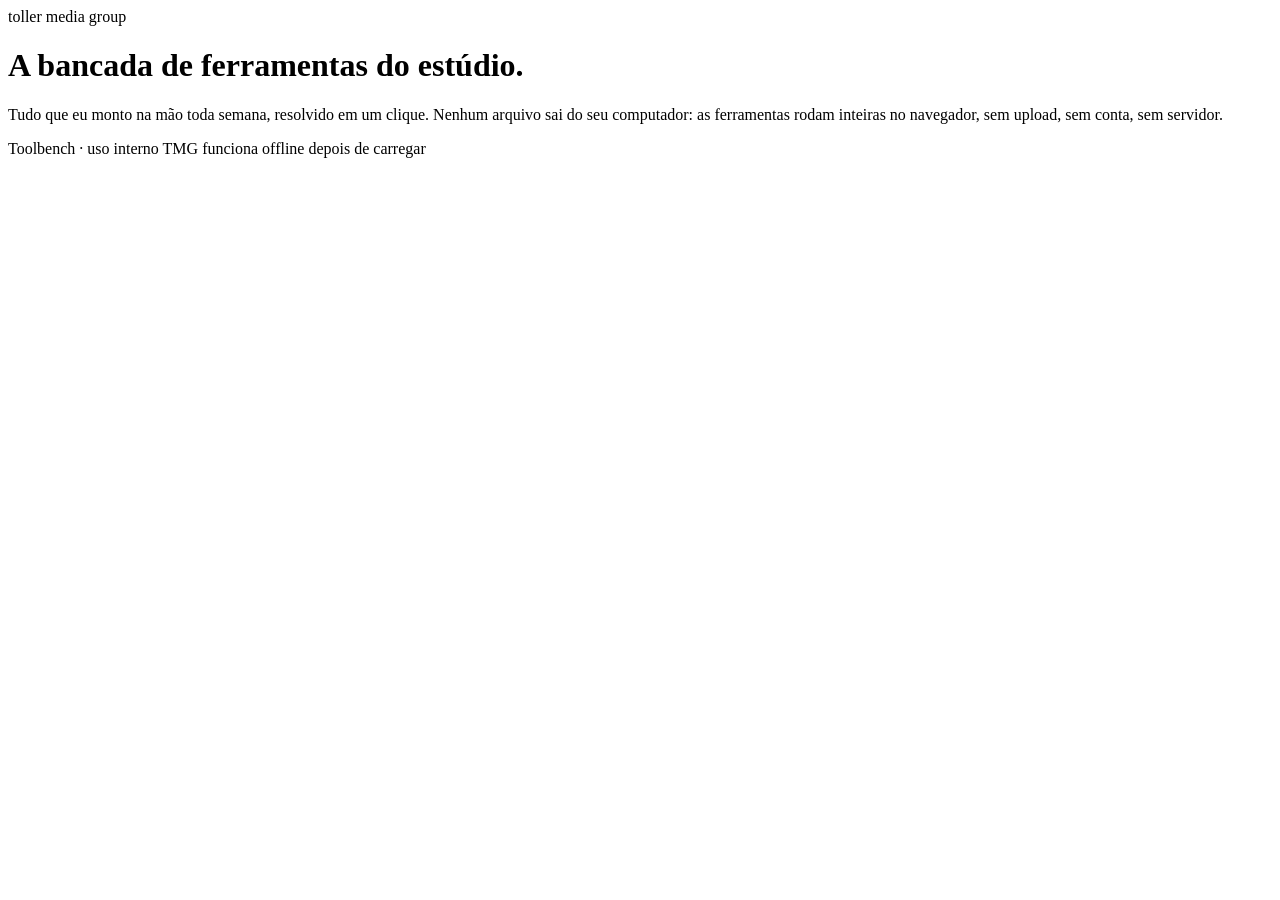
==== index.html @ 3cd7b850 "Add files via upload" ====
<!DOCTYPE html>
<html lang="pt-BR">
<head>
<meta charset="utf-8">
<meta name="viewport" content="width=device-width, initial-scale=1">
<title>Toolbench — ferramentas de UGC</title>
<meta name="description" content="Bancada de ferramentas para edição e criação de UGC: comentários, text box, LUT e áreas seguras. Tudo roda no navegador.">
<link rel="preconnect" href="https://fonts.googleapis.com">
<link rel="preconnect" href="https://fonts.gstatic.com" crossorigin>
<link href="https://fonts.googleapis.com/css2?family=Archivo:wght@600;700&family=Inter:wght@400;500;600&family=JetBrains+Mono:wght@400;500&display=swap" rel="stylesheet">
<link rel="stylesheet" href="assets/ui.css">
</head>
<body>

<div id="topbar"></div>
<script src="assets/shell.js"></script>

<main class="home">
  <div class="home-head">
    <div class="eyebrow">toller media group</div>
    <h1>A bancada de ferramentas do estúdio.</h1>
    <p>Tudo que eu monto na mão toda semana, resolvido em um clique. Nenhum arquivo sai do seu computador: as ferramentas rodam inteiras no navegador, sem upload, sem conta, sem servidor.</p>
  </div>

  <div class="tool-grid" id="grid"></div>

  <div class="home-foot">
    <span>Toolbench · uso interno TMG</span>
    <span>funciona offline depois de carregar</span>
  </div>
</main>

<script>
(function () {
  "use strict";
  var grid = document.getElementById('grid');
  Shell.TOOLS.forEach(function (t) {
    var a = document.createElement('a');
    a.className = 'tool-card';
    a.href = t.href;

    var ico = document.createElement('div');
    ico.className = 'ico';
    ico.setAttribute('aria-hidden', 'true');
    ico.textContent = t.icon;

    var h = document.createElement('h2');
    h.textContent = t.title;

    var p = document.createElement('p');
    p.textContent = t.desc;

    var m = document.createElement('div');
    m.className = 'meta';
    m.textContent = t.meta;

    a.append(ico, h, p, m);
    grid.appendChild(a);
  });
})();
</script>
</body>
</html>
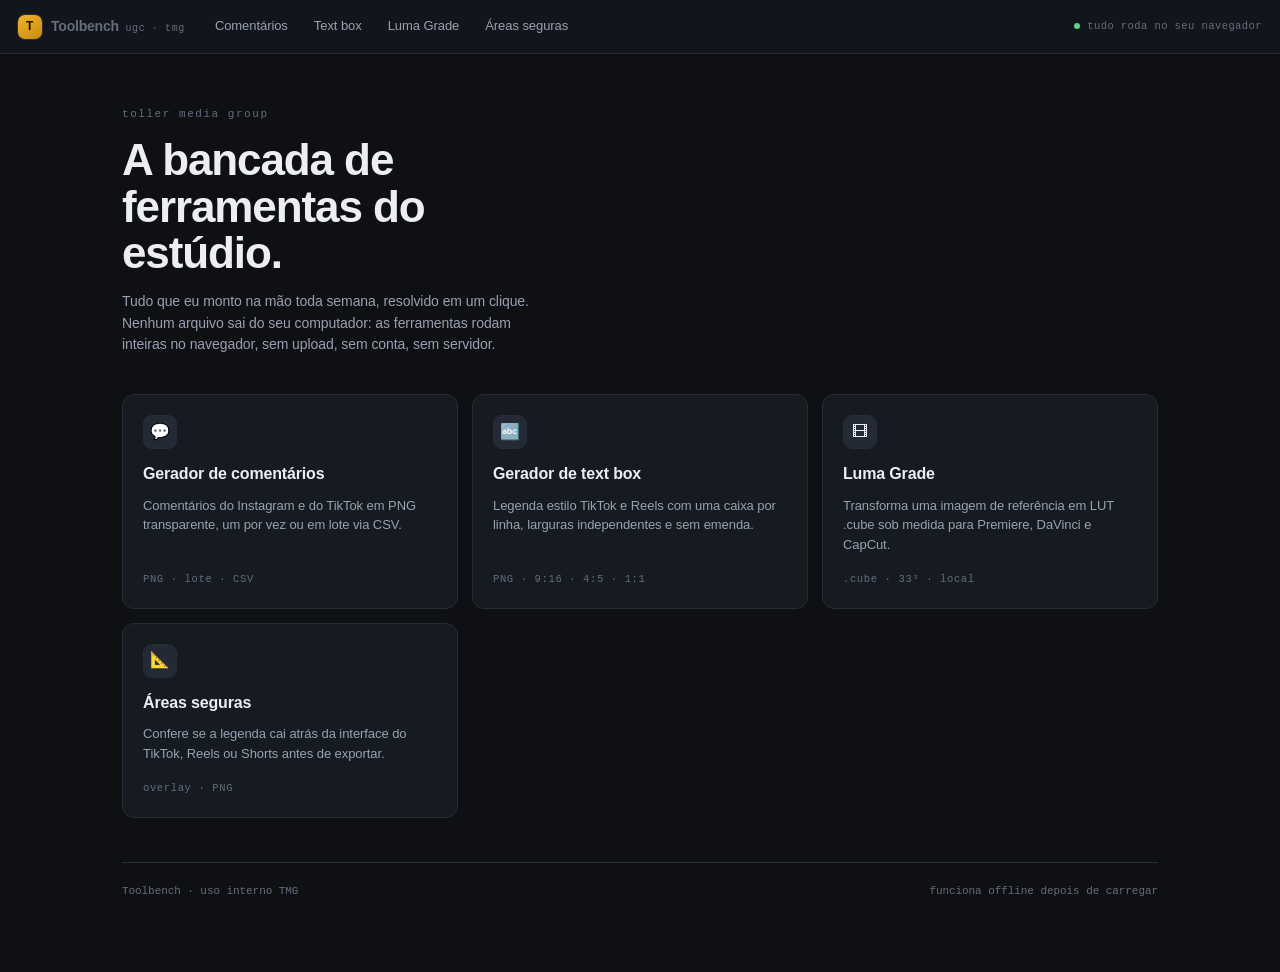
==== commit 6c22a260: "Add files via upload" ====
--- a/index.html
+++ b/index.html
@@ -8,12 +8,12 @@
 <link rel="preconnect" href="https://fonts.googleapis.com">
 <link rel="preconnect" href="https://fonts.gstatic.com" crossorigin>
 <link href="https://fonts.googleapis.com/css2?family=Archivo:wght@600;700&family=Inter:wght@400;500;600&family=JetBrains+Mono:wght@400;500&display=swap" rel="stylesheet">
-<link rel="stylesheet" href="assets/ui.css">
+<link rel="stylesheet" href="ui.css">
 </head>
 <body>
 
 <div id="topbar"></div>
-<script src="assets/shell.js"></script>
+<script src="shell.js"></script>
 
 <main class="home">
   <div class="home-head">
--- a/ui.css
+++ b/ui.css
@@ -0,0 +1,200 @@
+/* ==========================================================================
+   TMG Toolbench — design system compartilhado
+   Tokens, shell (topbar + navegação) e primitivas de UI.
+   Cada ferramenta carrega este arquivo e adiciona só o CSS que é dela.
+   ========================================================================== */
+
+:root{
+  /* --- superfícies --- */
+  --bg:#0E1014;
+  --bg-2:#12151B;
+  --panel:#161A21;
+  --panel-2:#1C212A;
+  --panel-3:#232935;
+
+  /* --- linhas --- */
+  --line:#262C38;
+  --line-soft:#1D222C;
+  --line-strong:#333B4A;
+
+  /* --- tinta --- */
+  --ink:#ECEEF3;
+  --ink-dim:#98A1B2;
+  --ink-faint:#646D7E;
+
+  /* --- sinal --- */
+  --accent:#F0B429;
+  --accent-ink:#191200;
+  --accent-soft:rgba(240,180,41,.14);
+  --focus:#7C8CFF;
+  --ok:#5FD08A;
+  --danger:#FF5A72;
+
+  /* --- tipografia --- */
+  --sans:"Inter",-apple-system,BlinkMacSystemFont,"Segoe UI",Roboto,Helvetica,sans-serif;
+  --disp:"Archivo",var(--sans);
+  --mono:"JetBrains Mono",ui-monospace,"SF Mono",Menlo,Consolas,monospace;
+
+  /* --- forma --- */
+  --r:10px;
+  --radius:12px;
+  --shadow-1:0 1px 0 rgba(255,255,255,.03) inset, 0 1px 2px rgba(0,0,0,.4);
+  --topbar-h:54px;
+
+  /* --- pontes de compatibilidade (nomes usados por ferramentas herdadas) --- */
+  --text:var(--ink);
+  --muted:var(--ink-dim);
+  --dim:var(--ink-faint);
+  --body:var(--sans);
+}
+
+*{box-sizing:border-box}
+html,body{height:100%}
+body{
+  margin:0;
+  background:var(--bg);
+  color:var(--ink);
+  font-family:var(--sans);
+  font-size:14px;
+  line-height:1.55;
+  letter-spacing:-.005em;
+  -webkit-font-smoothing:antialiased;
+}
+a{color:inherit}
+button{font:inherit;color:inherit}
+::selection{background:var(--accent-soft);color:var(--ink)}
+:focus-visible{outline:2px solid var(--focus);outline-offset:2px;border-radius:4px}
+@media (prefers-reduced-motion:reduce){*{transition:none!important;animation:none!important;scroll-behavior:auto!important}}
+
+::-webkit-scrollbar{width:10px;height:10px}
+::-webkit-scrollbar-track{background:transparent}
+::-webkit-scrollbar-thumb{background:#2A3140;border-radius:99px;border:3px solid transparent;background-clip:content-box}
+::-webkit-scrollbar-thumb:hover{background:#39414F;background-clip:content-box}
+
+/* ==========================================================================
+   Shell — topbar + navegação
+   ========================================================================== */
+#topbar{min-height:var(--topbar-h)}
+
+.tb{
+  height:var(--topbar-h);
+  display:flex;align-items:center;gap:18px;
+  padding:0 18px;
+  border-bottom:1px solid var(--line);
+  background:var(--bg-2);
+  position:relative;z-index:10;
+}
+.tb-mark{
+  display:flex;align-items:center;gap:9px;
+  text-decoration:none;flex:none;
+}
+.tb-mark .glyph{
+  width:24px;height:24px;border-radius:7px;flex:none;
+  background:linear-gradient(145deg,var(--accent),#C98A12);
+  display:grid;place-items:center;
+  color:var(--accent-ink);font-family:var(--disp);font-weight:700;font-size:12px;
+  box-shadow:0 0 0 1px rgba(255,255,255,.10);
+}
+.tb-mark b{font-family:var(--disp);font-weight:700;font-size:14px;letter-spacing:-.015em}
+.tb-mark span{font-family:var(--mono);font-size:10px;color:var(--ink-faint);letter-spacing:.06em}
+
+.tb-nav{display:flex;gap:2px;flex:1;min-width:0;overflow-x:auto;scrollbar-width:none}
+.tb-nav::-webkit-scrollbar{display:none}
+.tb-nav a{
+  text-decoration:none;color:var(--ink-dim);
+  font-size:13px;font-weight:500;
+  padding:7px 12px;border-radius:8px;white-space:nowrap;
+  transition:background .14s,color .14s;
+}
+.tb-nav a:hover{background:var(--panel-2);color:var(--ink)}
+.tb-nav a[aria-current="page"]{background:var(--panel-3);color:var(--ink)}
+
+.tb-end{display:flex;align-items:center;gap:10px;flex:none}
+.tb-note{
+  font-family:var(--mono);font-size:10.5px;color:var(--ink-faint);
+  letter-spacing:.04em;display:flex;align-items:center;gap:7px;
+}
+.tb-note .dot{width:6px;height:6px;border-radius:50%;background:var(--ok);flex:none}
+
+@media (max-width:780px){
+  .tb{gap:10px;padding:0 12px}
+  .tb-note{display:none}
+  .tb-mark span{display:none}
+}
+
+/* ==========================================================================
+   Primitivas compartilhadas
+   ========================================================================== */
+.btn{
+  background:var(--panel-2);border:1px solid var(--line);color:var(--ink);
+  border-radius:9px;padding:9px 13px;font:inherit;font-size:12.5px;font-weight:500;
+  cursor:pointer;white-space:nowrap;box-shadow:var(--shadow-1);
+  transition:background .14s,border-color .14s,color .14s,transform .1s;
+}
+.btn:hover{background:var(--panel-3);border-color:var(--line-strong)}
+.btn:active{transform:translateY(1px)}
+.btn.ghost{background:transparent;color:var(--ink-dim);box-shadow:none}
+.btn.ghost:hover{background:var(--panel-2);color:var(--ink)}
+.btn.primary{
+  background:linear-gradient(180deg,#F7BE3C,#E0A415);
+  border-color:#F7BE3C;color:var(--accent-ink);font-weight:600;
+  box-shadow:0 2px 12px rgba(224,164,21,.22);
+}
+.btn.primary:hover{background:linear-gradient(180deg,#FFC94F,#E9AC1C);border-color:#FFC94F}
+.btn.primary:disabled{opacity:.6;cursor:progress}
+.btn.block{width:100%;padding:12px}
+.btn.sm{padding:7px 10px;font-size:12px}
+.btn.icon{padding:6px 9px;line-height:1}
+.btn[disabled]{opacity:.4;cursor:not-allowed;transform:none}
+
+.toast{
+  position:fixed;left:50%;bottom:26px;transform:translate(-50%,14px);
+  background:rgba(28,33,42,.96);backdrop-filter:blur(12px);
+  border:1px solid var(--line);color:var(--ink);
+  padding:11px 18px;border-radius:999px;font-size:13px;font-weight:500;
+  opacity:0;pointer-events:none;transition:opacity .22s,transform .22s;
+  z-index:60;box-shadow:0 12px 34px rgba(0,0,0,.55);max-width:min(90vw,460px);text-align:center;
+}
+.toast.on{opacity:1;transform:translate(-50%,0)}
+
+/* ==========================================================================
+   Home
+   ========================================================================== */
+.home{max-width:1080px;margin:0 auto;padding:52px 22px 72px}
+.home-head{max-width:60ch;margin-bottom:38px}
+.home-head .eyebrow{
+  font-family:var(--mono);font-size:11px;color:var(--ink-faint);
+  letter-spacing:.14em;margin-bottom:14px;
+}
+.home-head h1{
+  font-family:var(--disp);font-weight:700;
+  font-size:clamp(28px,4.2vw,44px);line-height:1.06;letter-spacing:-.025em;margin:0;
+}
+.home-head p{color:var(--ink-dim);margin:14px 0 0;max-width:56ch}
+
+.tool-grid{display:grid;grid-template-columns:repeat(auto-fill,minmax(268px,1fr));gap:14px}
+.tool-card{
+  display:flex;flex-direction:column;gap:9px;
+  background:var(--panel);border:1px solid var(--line);border-radius:var(--radius);
+  padding:20px;text-decoration:none;
+  transition:border-color .15s,background .15s,transform .15s;
+}
+.tool-card:hover{border-color:var(--line-strong);background:var(--panel-2);transform:translateY(-2px)}
+.tool-card .ico{
+  width:34px;height:34px;border-radius:9px;display:grid;place-items:center;
+  background:var(--panel-3);border:1px solid var(--line);
+  font-size:16px;margin-bottom:4px;
+}
+.tool-card h2{font-family:var(--disp);font-weight:600;font-size:16px;margin:0;letter-spacing:-.01em}
+.tool-card p{color:var(--ink-dim);font-size:13px;margin:0;line-height:1.5}
+.tool-card .meta{
+  font-family:var(--mono);font-size:10.5px;color:var(--ink-faint);
+  letter-spacing:.06em;margin-top:auto;padding-top:8px;
+}
+.tool-card.soon{opacity:.5;pointer-events:none}
+
+.home-foot{
+  margin-top:44px;padding-top:20px;border-top:1px solid var(--line);
+  font-family:var(--mono);font-size:11px;color:var(--ink-faint);
+  display:flex;justify-content:space-between;gap:14px;flex-wrap:wrap;
+}
